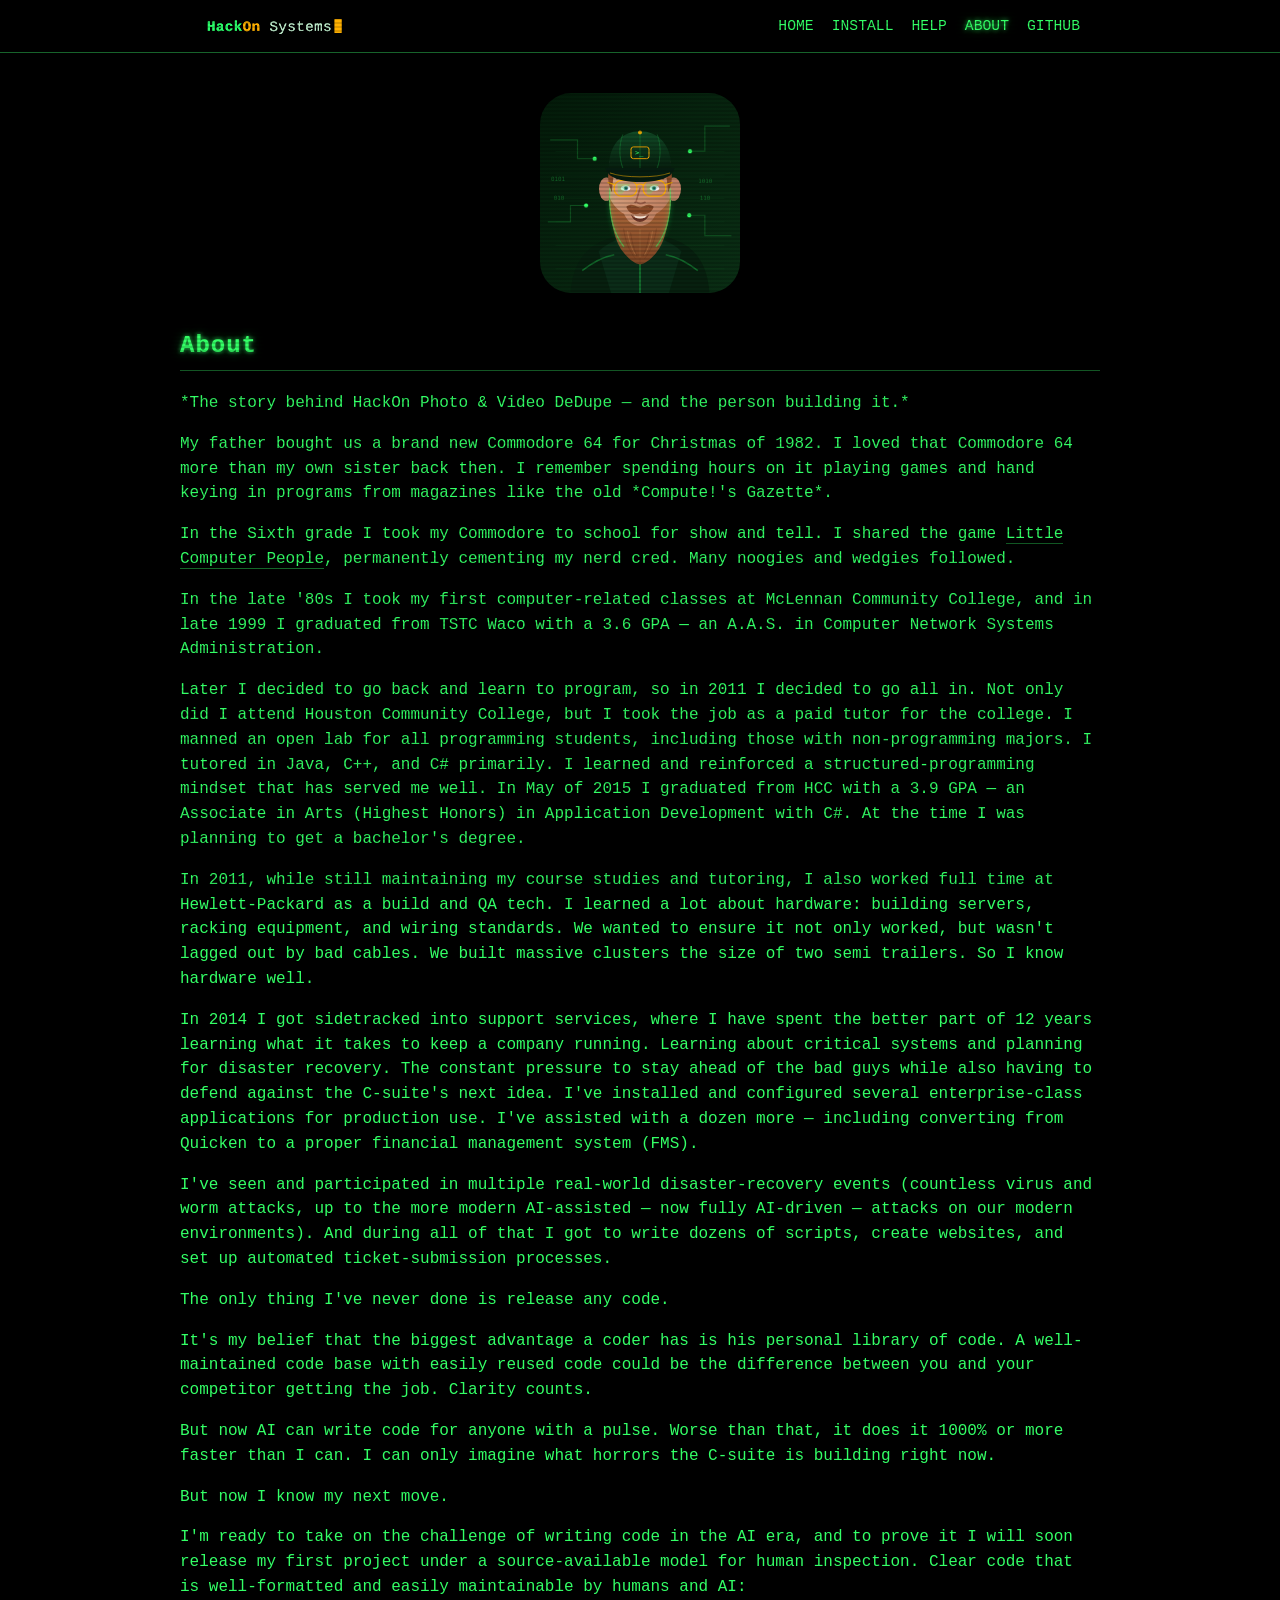
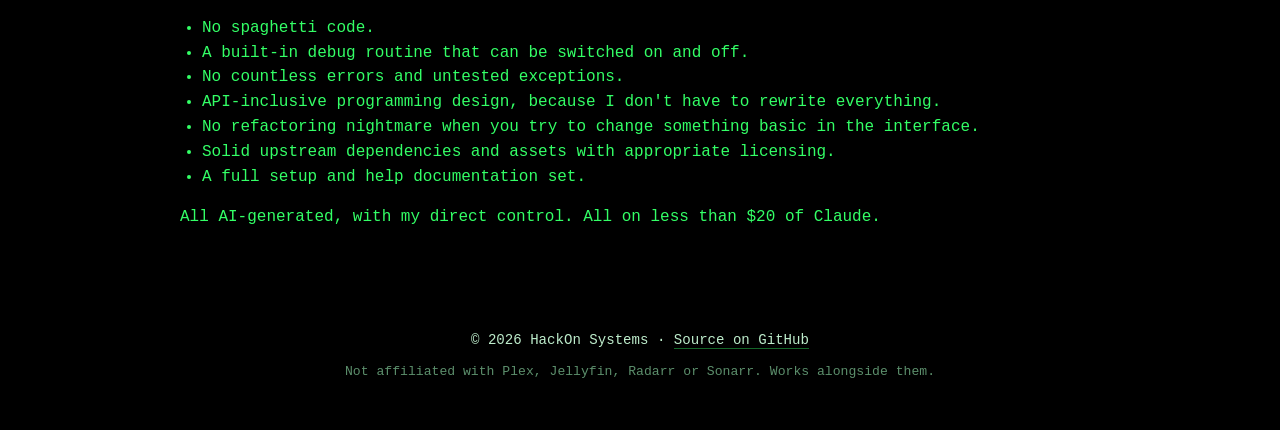
==== about.html @ 182e05cd "Site: Jellyfin support + honest recovery tagline; docs regenerated" ====
<!DOCTYPE html>
<html lang="en">
<head>
<meta charset="utf-8">
<meta name="viewport" content="width=device-width, initial-scale=1">
<title>About — HackOn Photo & Video DeDupe</title>
<meta name="description" content="HackOn Photo &amp; Video DeDupe — a retro desktop app that finds duplicate photos and videos and cleans up extra movie/TV copies, safely and locally.">
<link rel="icon" href="assets/icon.svg">
<link rel="stylesheet" href="style.css">
</head>
<body>
<header class="site"><div class="wrap">
  <a class="brand" href="index.html"><img class="brandlogo" src="assets/logo-hackon-systems.svg" alt="HackOn Systems"></a>
  <nav><a href='index.html'>HOME</a><a href='install.html'>INSTALL</a><a href='help.html'>HELP</a><a href='about.html' style='text-shadow:var(--glow)'>ABOUT</a><a href='https://github.com/Hackenon' target='_blank' rel='noopener'>GITHUB</a></nav>
</div></header>
<div class='wrap doc about'><img class="portrait" src="assets/Billhacker-avatar.svg" alt="The developer behind HackOn Systems">
<h2 id='about'>About</h2>
<p>*The story behind HackOn Photo &amp; Video DeDupe — and the person building it.*</p>
<p>My father bought us a brand new Commodore 64 for Christmas of 1982. I loved that Commodore 64 more than my own sister back then.  I remember spending hours on it  playing games and hand keying in programs from magazines like the old *Compute!&#x27;s  Gazette*.  </p>
<p>In the Sixth grade I took my Commodore to school for show and tell. I shared the game <a href="https://en.wikipedia.org/wiki/Little_Computer_People">Little Computer People</a>, permanently cementing my nerd cred. Many noogies and wedgies followed.</p>
<p>In the late &#x27;80s I took my first computer-related classes at McLennan Community College, and in late 1999 I graduated from TSTC Waco with a 3.6 GPA — an A.A.S. in Computer Network Systems Administration.</p>
<p>Later I decided to go back and learn to program, so in 2011 I decided to go all in. Not only did I attend Houston Community College, but I took the job as a paid tutor for the college. I manned an open lab for all programming students, including those with non-programming majors. I tutored in Java, C++, and C# primarily. I learned and reinforced a structured-programming mindset that has served me well. In May of 2015 I graduated from HCC with a 3.9 GPA — an Associate in Arts (Highest Honors) in Application Development with C#. At the time I was planning to get a bachelor&#x27;s degree.</p>
<p>In 2011, while still maintaining my course studies and tutoring, I also worked full time at Hewlett-Packard as a build and QA tech. I learned a lot about hardware: building servers, racking equipment, and wiring standards. We wanted to ensure it not only worked, but wasn&#x27;t lagged out by bad cables. We built massive clusters the size of two semi trailers. So I know hardware well.</p>
<p>In 2014 I got sidetracked into support services, where I have spent the better part of 12 years learning what it takes to keep a company running. Learning about critical systems and planning for disaster recovery. The constant pressure to stay ahead of the bad guys while also having to defend against the C-suite&#x27;s next idea. I&#x27;ve installed and configured several enterprise-class applications for production use. I&#x27;ve assisted with a dozen more — including converting from Quicken to a proper financial management system (FMS).</p>
<p>I&#x27;ve seen and participated in multiple real-world disaster-recovery events (countless virus and worm attacks, up to the more modern AI-assisted — now fully AI-driven — attacks on our modern environments). And during all of that I got to write dozens of scripts, create websites, and set up automated ticket-submission processes.</p>
<p>The only thing I&#x27;ve never done is release any code.</p>
<p>It&#x27;s my belief that the biggest advantage a coder has is his personal library of code. A well-maintained code base with easily reused code could be the difference between you and your competitor getting the job. Clarity counts.</p>
<p>But now AI can write code for anyone with a pulse. Worse than that, it does it 1000% or more faster than I can. I can only imagine what horrors the C-suite is building right now.</p>
<p>But now I know my next move.</p>
<p>I&#x27;m ready to take on the challenge of writing code in the AI era, and to prove it I will soon release my first project under a source-available model for human inspection. Clear code that is well-formatted and easily maintainable by humans and AI:</p>
<ul><li>No spaghetti code. </li><li>A built-in debug routine that can be switched on and off.</li><li>No countless errors and untested exceptions.</li><li>API-inclusive programming design, because I don&#x27;t have to rewrite everything.</li><li>No refactoring nightmare when you try to change something basic in the interface.</li><li>Solid upstream dependencies and assets with appropriate licensing.</li><li>A full setup and help documentation set.</li></ul>
<p>All AI-generated, with my direct control. All on less than $20 of Claude.</p></div>
<footer class="site"><div class="wrap">
  <div>&copy; 2026 HackOn Systems &middot; <a href="https://github.com/Hackenon" target="_blank" rel="noopener">Source on GitHub</a></div>
  <div class="fine">Not affiliated with Plex, Jellyfin, Radarr or Sonarr. Works alongside them.</div>
</div></footer>
</body>
</html>
---- style.css ----
:root{
  --phos:#33ff66; --rgb:51,255,102; --amber:#ffb000; --bg:#000;
  --dim:#17632b; --soft:#bdeccb;
  --glow:0 0 4px rgba(var(--rgb),.8), 0 0 12px rgba(var(--rgb),.35);
}
*{box-sizing:border-box}
html{scroll-behavior:smooth}
body{
  margin:0; background:var(--bg); color:var(--phos);
  font-family:"Courier New",ui-monospace,"DejaVu Sans Mono",monospace;
  line-height:1.55; -webkit-font-smoothing:none;
}
/* faint CRT scanlines */
body::after{
  content:""; position:fixed; inset:0; pointer-events:none; z-index:50;
  background:repeating-linear-gradient(rgba(0,0,0,0) 0 2px, rgba(0,0,0,.14) 2px 4px);
}
.wrap{max-width:920px; margin:0 auto; padding:0 20px}
a{color:var(--phos); text-decoration:none; border-bottom:1px solid rgba(var(--rgb),.4)}
a:hover{text-shadow:var(--glow); border-bottom-color:var(--phos)}
h1,h2,h3{text-shadow:var(--glow); letter-spacing:1px}

/* header */
header.site{position:sticky; top:0; z-index:40; background:rgba(0,0,0,.92);
  border-bottom:1px solid var(--dim); backdrop-filter:blur(3px)}
header .wrap{display:flex; align-items:center; gap:18px; height:52px}
header .brand{font-weight:bold; letter-spacing:2px; text-shadow:var(--glow); border:none}
header nav{margin-left:auto; display:flex; gap:18px; flex-wrap:wrap}
header nav a{border:none; font-size:.92rem}

/* hero */
.hero{text-align:center; padding:64px 20px 48px; border-bottom:1px solid var(--dim)}
.hero img.logo{width:min(380px,82%); height:auto}
.hero .tag{color:var(--amber); letter-spacing:3px; margin-top:6px; font-size:.95rem}
.hero p.pitch{max-width:640px; margin:20px auto 0; color:var(--soft)}
.btns{display:flex; gap:14px; justify-content:center; flex-wrap:wrap; margin-top:28px}
.btn{display:inline-block; padding:12px 26px; border:1px solid var(--phos); color:var(--phos);
  font-weight:bold; letter-spacing:1px}
.btn.primary{background:var(--phos); color:#000}
.btn:hover{box-shadow:var(--glow)}

/* sections */
section{padding:46px 0; border-bottom:1px solid var(--dim)}
section h2{margin:0 0 24px}
.features{display:grid; grid-template-columns:repeat(auto-fit,minmax(250px,1fr)); gap:18px}
.card{border:1px solid var(--dim); padding:18px; background:rgba(var(--rgb),.03)}
.card h3{margin:0 0 8px; font-size:1.05rem}
.card p{margin:0; color:var(--soft)}
.prompt{color:var(--amber)}

/* doc pages */
.doc{padding:34px 0 50px}
.doc h2{border-bottom:1px solid var(--dim); padding-bottom:6px; margin-top:34px}
.doc h3{margin-top:22px}
.doc code{background:#05230f; padding:1px 6px; border:1px solid var(--dim)}
.doc pre{background:#04170a; border:1px solid var(--dim); padding:14px; overflow:auto}
.doc pre code{background:none; border:none; padding:0}
.doc table{border-collapse:collapse; width:100%; margin:14px 0}
.doc th,.doc td{border:1px solid var(--dim); padding:7px 11px; text-align:left; vertical-align:top}
.doc ul,.doc ol{padding-left:22px}

/* footer */
footer.site{padding:34px 20px 48px; text-align:center; color:var(--soft); font-size:.88rem}
footer.site a{color:var(--soft)}
footer .fine{color:#5c8f6c; margin-top:10px; font-size:.82rem}

/* company wordmark in the header */
header .brand{display:flex;align-items:center}
.brandlogo{height:30px;width:auto;display:block}
.doc.about .portrait{display:block; width:min(200px,58%); height:auto; margin:6px auto 2px; border-radius:16px}
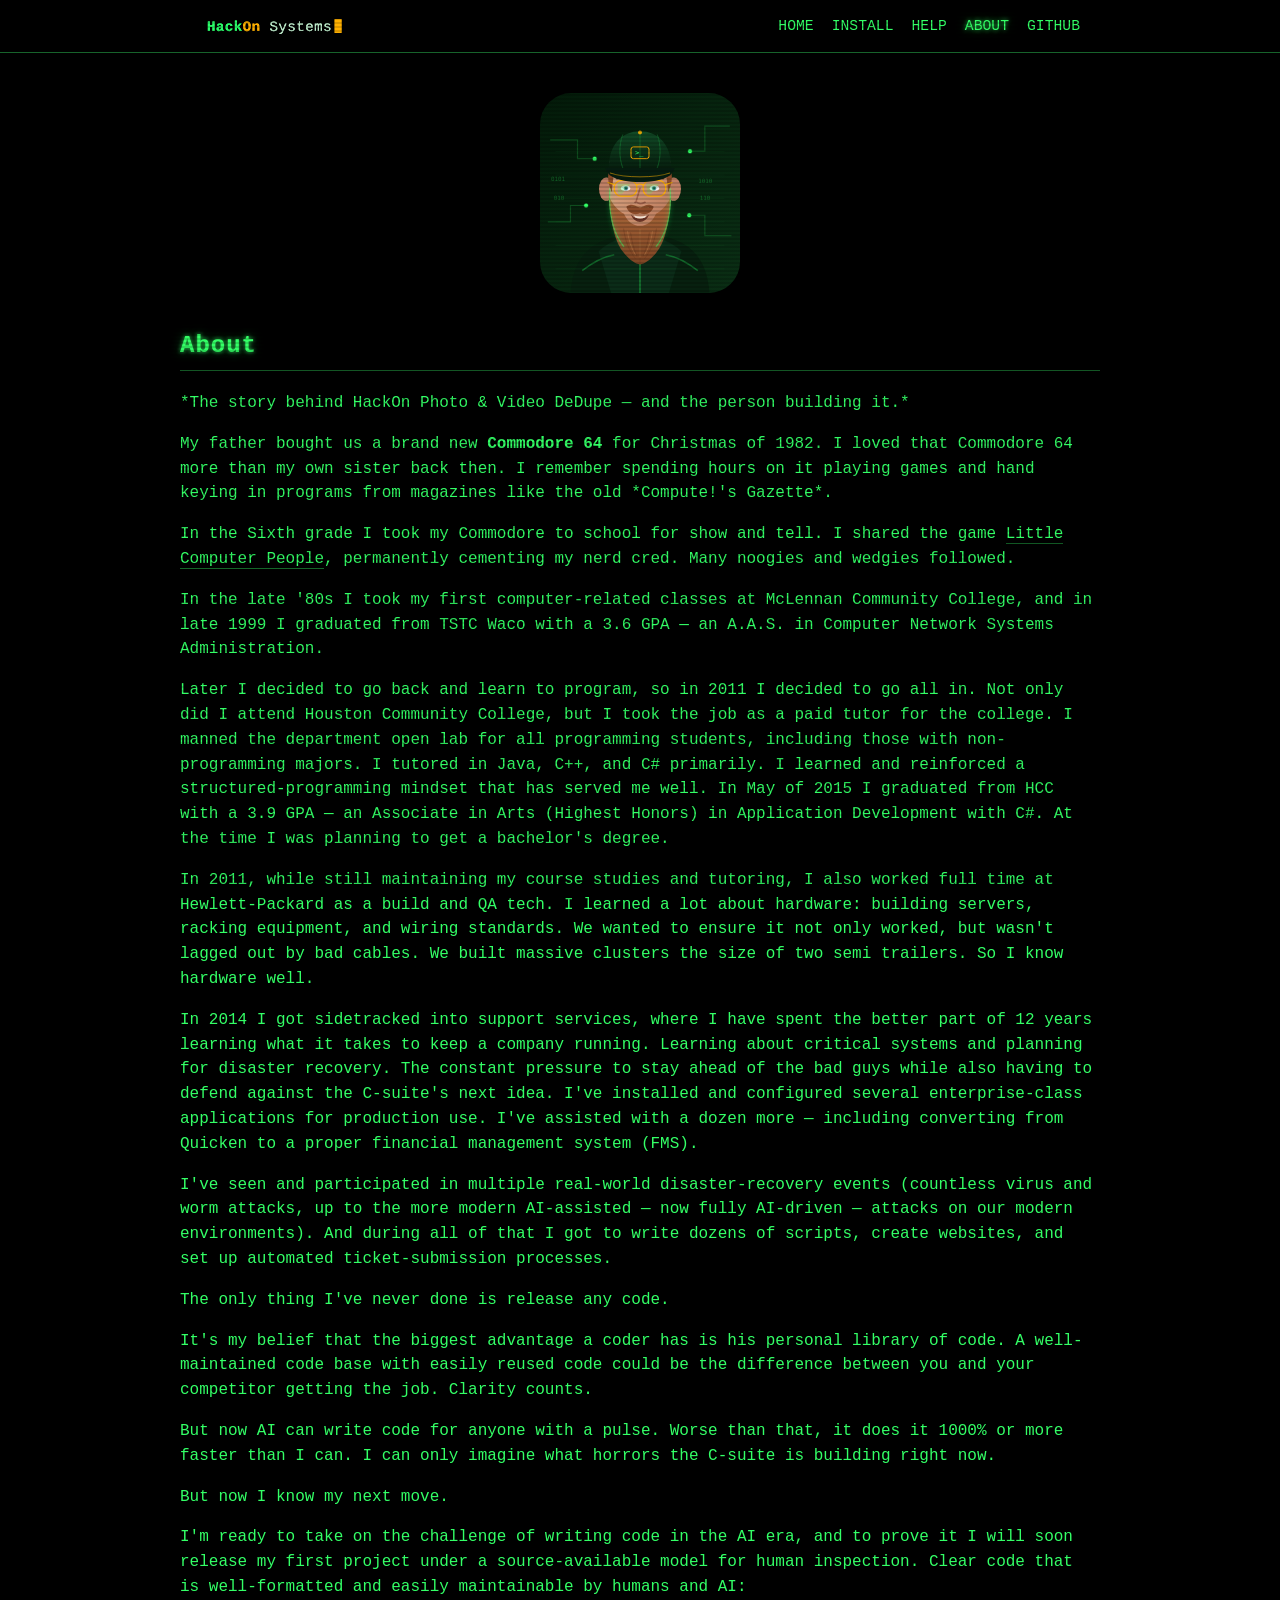
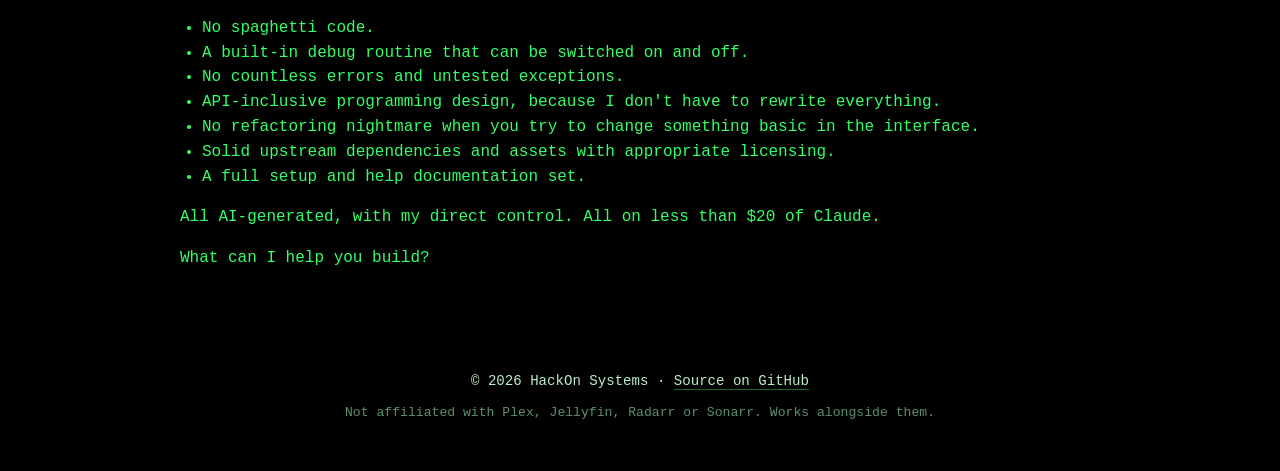
==== commit 7bd521f0: "msg" ====
--- a/about.html
+++ b/about.html
@@ -16,10 +16,10 @@
 <div class='wrap doc about'><img class="portrait" src="assets/Billhacker-avatar.svg" alt="The developer behind HackOn Systems">
 <h2 id='about'>About</h2>
 <p>*The story behind HackOn Photo &amp; Video DeDupe — and the person building it.*</p>
-<p>My father bought us a brand new Commodore 64 for Christmas of 1982. I loved that Commodore 64 more than my own sister back then.  I remember spending hours on it  playing games and hand keying in programs from magazines like the old *Compute!&#x27;s  Gazette*.  </p>
+<p>My father bought us a brand new <strong>Commodore 64</strong> for Christmas of 1982. I loved that Commodore 64 more than my own sister back then.  I remember spending hours on it  playing games and hand keying in programs from magazines like the old *Compute!&#x27;s  Gazette*.  </p>
 <p>In the Sixth grade I took my Commodore to school for show and tell. I shared the game <a href="https://en.wikipedia.org/wiki/Little_Computer_People">Little Computer People</a>, permanently cementing my nerd cred. Many noogies and wedgies followed.</p>
 <p>In the late &#x27;80s I took my first computer-related classes at McLennan Community College, and in late 1999 I graduated from TSTC Waco with a 3.6 GPA — an A.A.S. in Computer Network Systems Administration.</p>
-<p>Later I decided to go back and learn to program, so in 2011 I decided to go all in. Not only did I attend Houston Community College, but I took the job as a paid tutor for the college. I manned an open lab for all programming students, including those with non-programming majors. I tutored in Java, C++, and C# primarily. I learned and reinforced a structured-programming mindset that has served me well. In May of 2015 I graduated from HCC with a 3.9 GPA — an Associate in Arts (Highest Honors) in Application Development with C#. At the time I was planning to get a bachelor&#x27;s degree.</p>
+<p>Later I decided to go back and learn to program, so in 2011 I decided to go all in. Not only did I attend Houston Community College, but I took the job as a paid tutor for the college. I manned the department open lab for all programming students,  including those with non-programming majors. I tutored in Java, C++, and C# primarily.  I learned and reinforced a structured-programming mindset that has served me well.  In May of 2015 I graduated from HCC with a 3.9 GPA — an Associate in Arts (Highest  Honors) in Application Development with C#. At the time I was planning to get a  bachelor&#x27;s degree.</p>
 <p>In 2011, while still maintaining my course studies and tutoring, I also worked full time at Hewlett-Packard as a build and QA tech. I learned a lot about hardware: building servers, racking equipment, and wiring standards. We wanted to ensure it not only worked, but wasn&#x27;t lagged out by bad cables. We built massive clusters the size of two semi trailers. So I know hardware well.</p>
 <p>In 2014 I got sidetracked into support services, where I have spent the better part of 12 years learning what it takes to keep a company running. Learning about critical systems and planning for disaster recovery. The constant pressure to stay ahead of the bad guys while also having to defend against the C-suite&#x27;s next idea. I&#x27;ve installed and configured several enterprise-class applications for production use. I&#x27;ve assisted with a dozen more — including converting from Quicken to a proper financial management system (FMS).</p>
 <p>I&#x27;ve seen and participated in multiple real-world disaster-recovery events (countless virus and worm attacks, up to the more modern AI-assisted — now fully AI-driven — attacks on our modern environments). And during all of that I got to write dozens of scripts, create websites, and set up automated ticket-submission processes.</p>
@@ -29,7 +29,8 @@
 <p>But now I know my next move.</p>
 <p>I&#x27;m ready to take on the challenge of writing code in the AI era, and to prove it I will soon release my first project under a source-available model for human inspection. Clear code that is well-formatted and easily maintainable by humans and AI:</p>
 <ul><li>No spaghetti code. </li><li>A built-in debug routine that can be switched on and off.</li><li>No countless errors and untested exceptions.</li><li>API-inclusive programming design, because I don&#x27;t have to rewrite everything.</li><li>No refactoring nightmare when you try to change something basic in the interface.</li><li>Solid upstream dependencies and assets with appropriate licensing.</li><li>A full setup and help documentation set.</li></ul>
-<p>All AI-generated, with my direct control. All on less than $20 of Claude.</p></div>
+<p>All AI-generated, with my direct control. All on less than $20 of Claude.</p>
+<p>What can I help you build?</p></div>
 <footer class="site"><div class="wrap">
   <div>&copy; 2026 HackOn Systems &middot; <a href="https://github.com/Hackenon" target="_blank" rel="noopener">Source on GitHub</a></div>
   <div class="fine">Not affiliated with Plex, Jellyfin, Radarr or Sonarr. Works alongside them.</div>
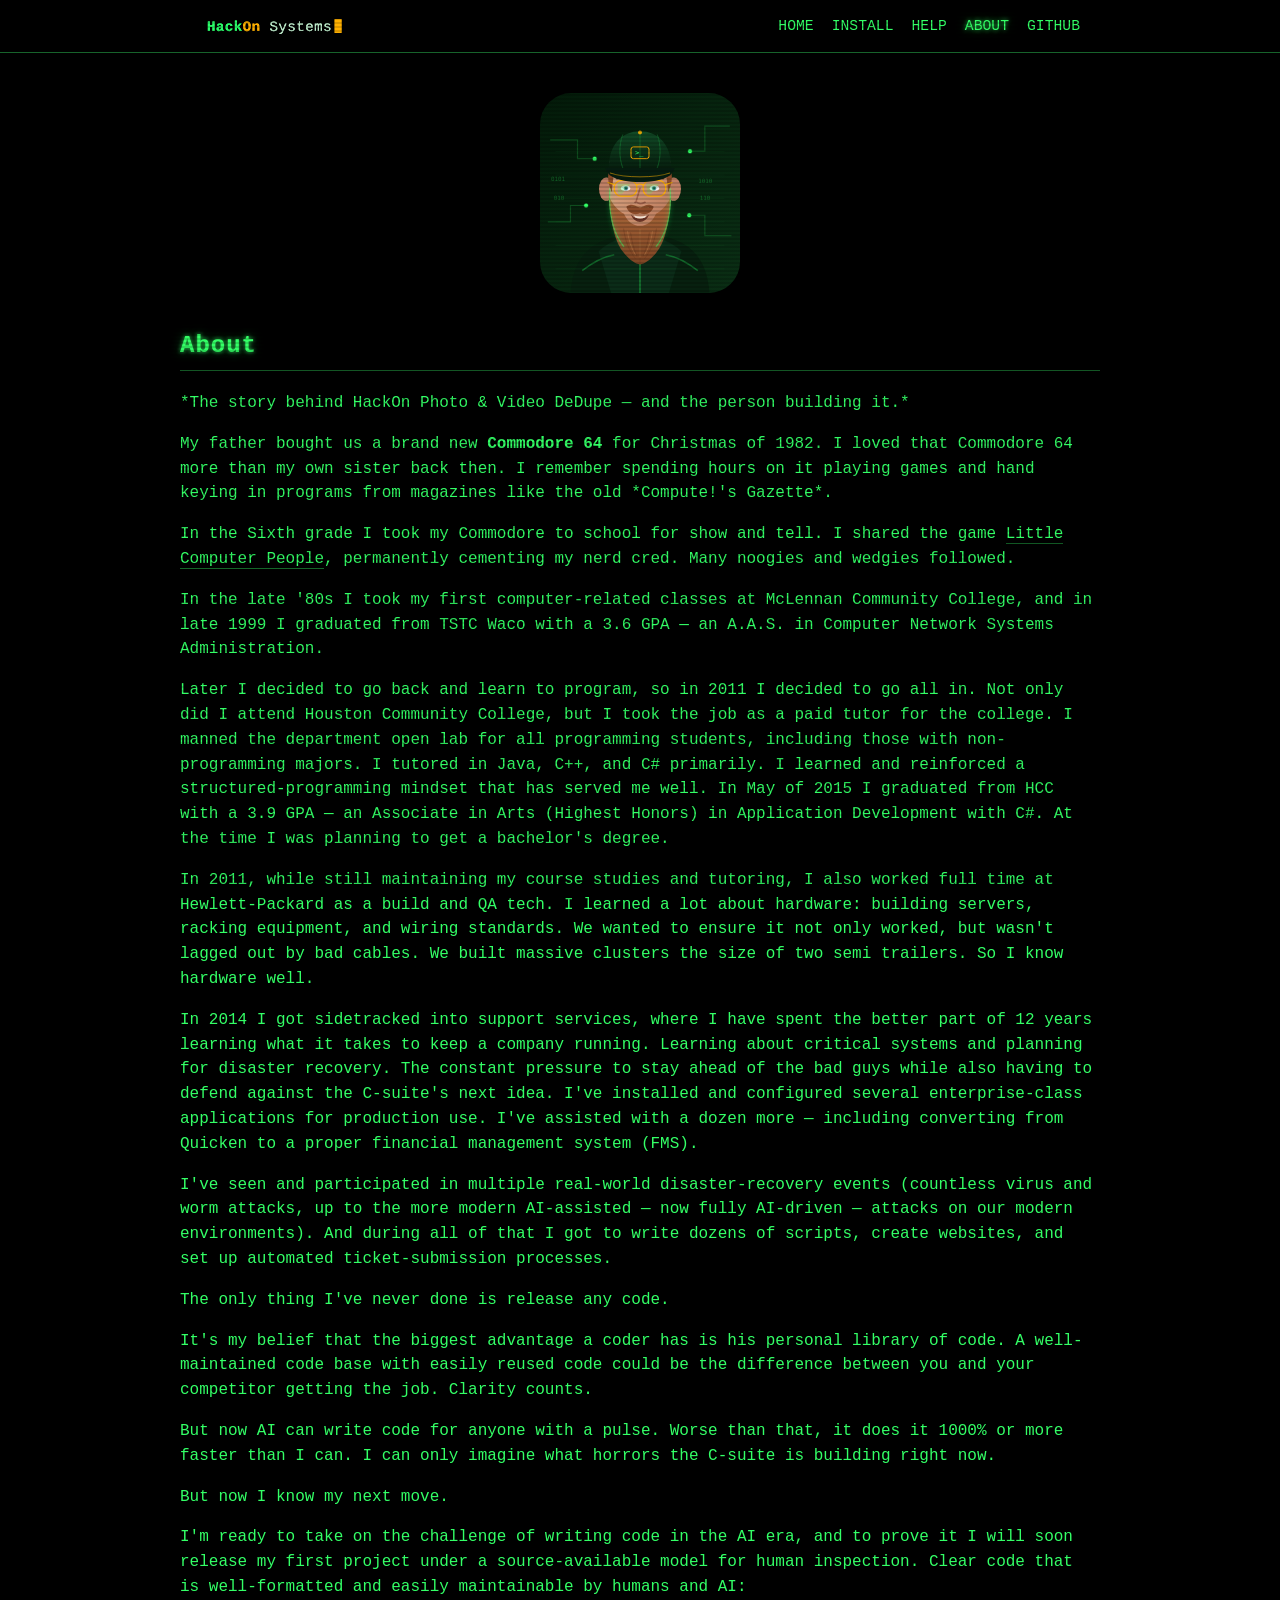
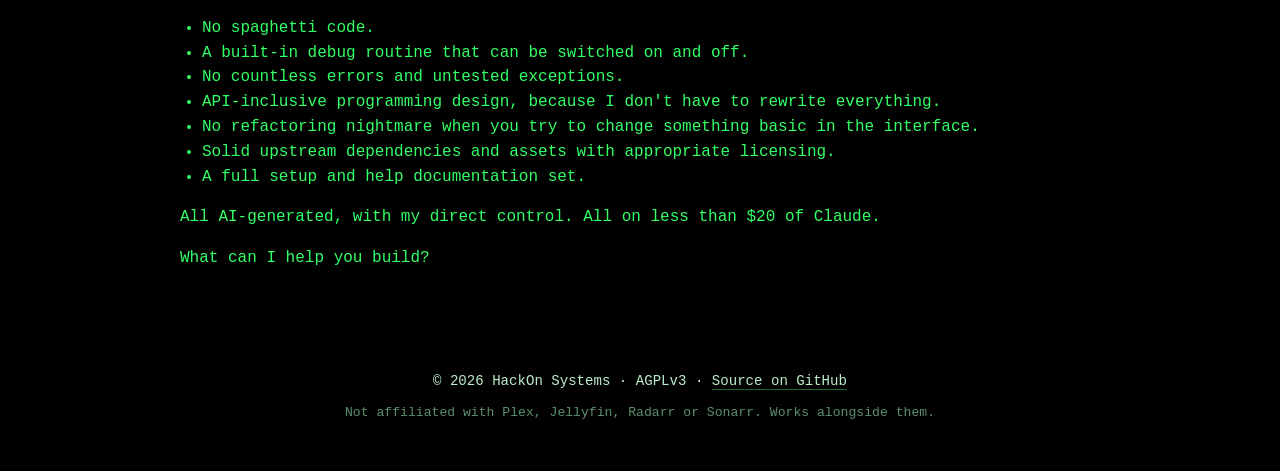
==== commit aa7de690: "Update site: --host network access + firewall, AGPLv3 footer" ====
--- a/about.html
+++ b/about.html
@@ -32,7 +32,7 @@
 <p>All AI-generated, with my direct control. All on less than $20 of Claude.</p>
 <p>What can I help you build?</p></div>
 <footer class="site"><div class="wrap">
-  <div>&copy; 2026 HackOn Systems &middot; <a href="https://github.com/Hackenon" target="_blank" rel="noopener">Source on GitHub</a></div>
+  <div>&copy; 2026 HackOn Systems &middot; AGPLv3 &middot; <a href="https://github.com/Hackenon" target="_blank" rel="noopener">Source on GitHub</a></div>
   <div class="fine">Not affiliated with Plex, Jellyfin, Radarr or Sonarr. Works alongside them.</div>
 </div></footer>
 </body>
